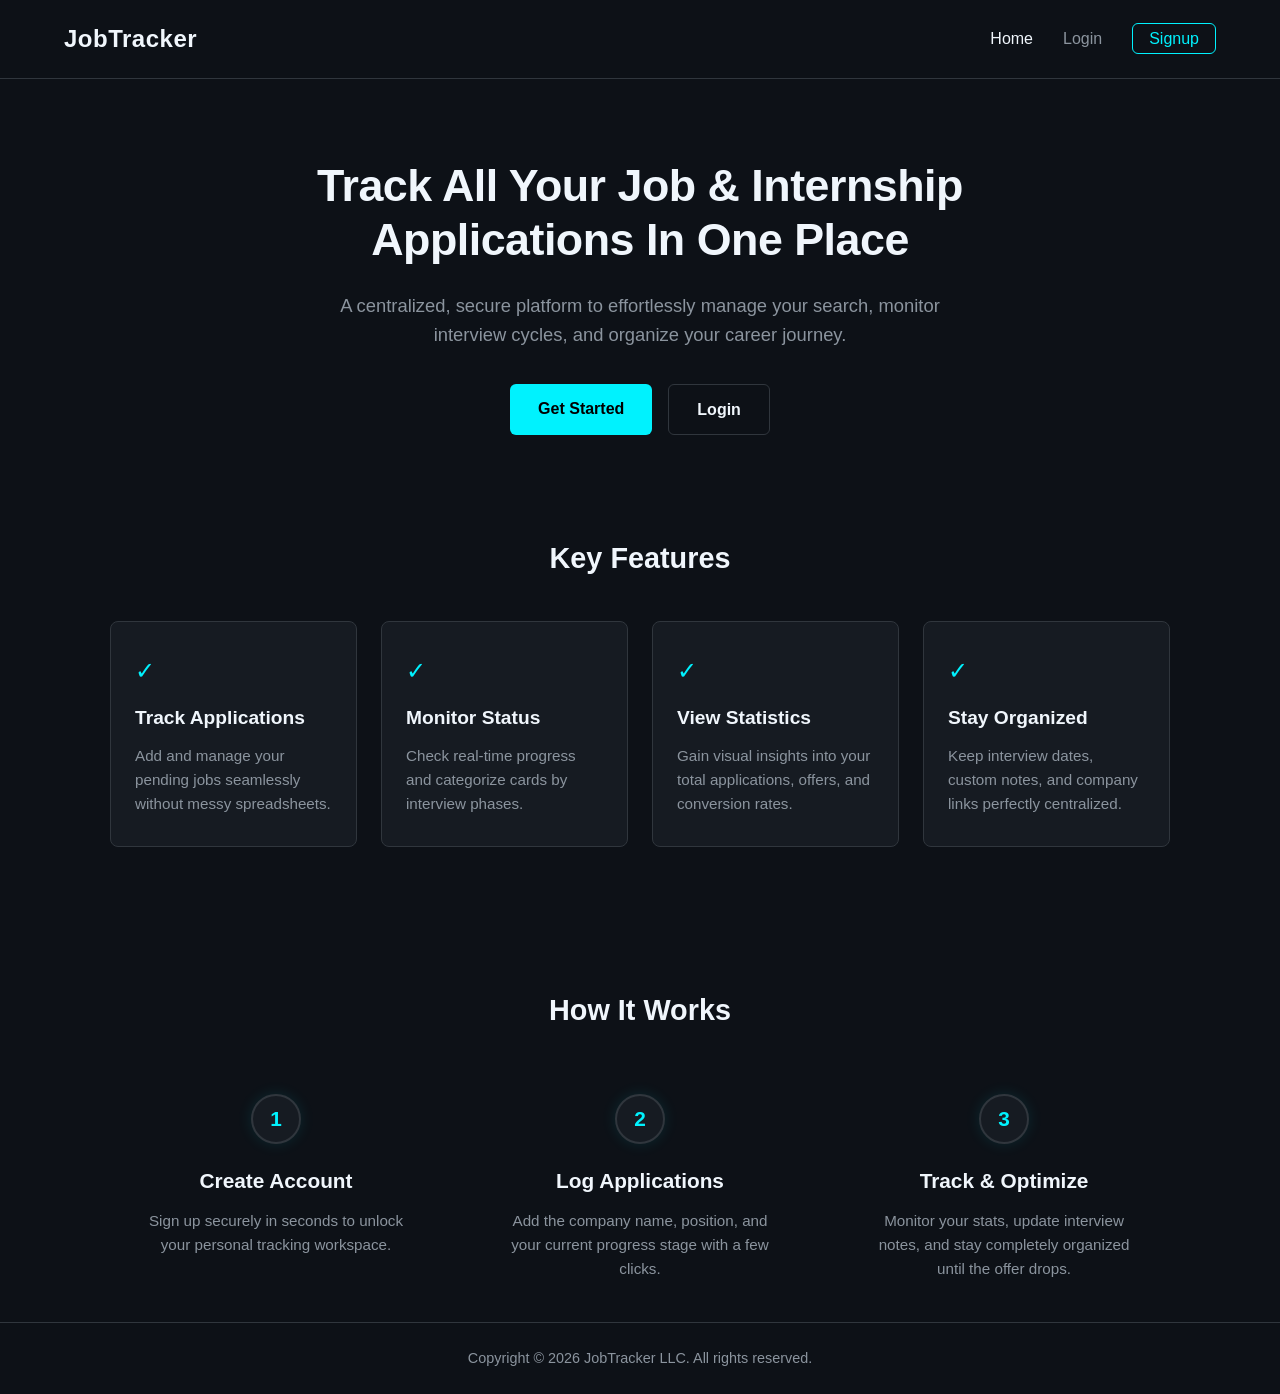
==== index.html @ 48a3ed08 "Initial commit - Basic Structure" ====
<!DOCTYPE html>
<html lang="en">
<head>
    <meta charset="UTF-8">
    <meta name="viewport" content="width=device-width, initial-scale=1.0">
    <title>JobTracker - Track Your Applications</title>
    <link rel="stylesheet" href="style.css">
</head>
<body>

    <header class="navbar">
        <div class="logo">
            <h2>JobTracker</h2>
        </div>
        <nav>
            <ul class="nav-links">
                <li><a href="#" class="active">Home</a></li>
                <li><a href="auth.html#login">Login</a></li>
                <li><a href="auth.html#signup" class="btn-signup-nav">Signup</a></li>
            </ul>
        </nav>
    </header>

    <main>
        <section class="hero-section">
            <h1 class="hero-title">Track All Your Job & Internship Applications In One Place</h1>
            <p class="hero-subtitle">A centralized, secure platform to effortlessly manage your search, monitor interview cycles, and organize your career journey.</p>
            <div class="hero-buttons">
                <a href="auth.html#signup" class="btn btn-primary">Get Started</a>
                <a href="auth.html#login" class="btn btn-secondary">Login</a>
            </div>
        </section>

        <section class="features-section">
            <h2 class="section-title">Key Features</h2>
            <div class="features-grid">
                <div class="feature-card">
                    <div class="feature-icon">✓</div>
                    <h3>Track Applications</h3>
                    <p>Add and manage your pending jobs seamlessly without messy spreadsheets.</p>
                </div>
                <div class="feature-card">
                    <div class="feature-icon">✓</div>
                    <h3>Monitor Status</h3>
                    <p>Check real-time progress and categorize cards by interview phases.</p>
                </div>
                <div class="feature-card">
                    <div class="feature-icon">✓</div>
                    <h3>View Statistics</h3>
                    <p>Gain visual insights into your total applications, offers, and conversion rates.</p>
                </div>
                <div class="feature-card">
                    <div class="feature-icon">✓</div>
                    <h3>Stay Organized</h3>
                    <p>Keep interview dates, custom notes, and company links perfectly centralized.</p>
                </div>
            </div>
        </section>
        
        <section class="how-it-works">
            <h2 class="section-title">How It Works</h2>
            <div class="steps-grid">
                <div class="step-card">
                    <div class="step-number">1</div>
                    <h3>Create Account</h3>
                    <p>Sign up securely in seconds to unlock your personal tracking workspace.</p>
                </div>
                <div class="step-card">
                    <div class="step-number">2</div>
                    <h3>Log Applications</h3>
                    <p>Add the company name, position, and your current progress stage with a few clicks.</p>
                </div>
                <div class="step-card">
                    <div class="step-number">3</div>
                    <h3>Track & Optimize</h3>
                    <p>Monitor your stats, update interview notes, and stay completely organized until the offer drops.</p>
                </div>
            </div>
        </section>
    </main>

    <footer class="footer">
        <p>Copyright © 2026 JobTracker LLC. All rights reserved.</p>
    </footer>

</body>
</html>
---- style.css ----
/* ==========================================================================
   01. GLOBAL RESET & DESIGN THEME VARIABLES
   ========================================================================== */
* {
    margin: 0;
    padding: 0;
    box-sizing: border-box;
    font-family: 'Segoe UI', Tahoma, Geneva, Verdana, sans-serif;
}

:root {
    --bg-color: #0d1117;        /* Premium deep dark slate */
    --card-bg: #161b22;         /* Slightly lighter container background */
    --text-main: #f0f6fc;       /* Highly readable off-white */
    --text-muted: #8b949e;      /* Muted gray for secondary descriptions */
    --accent-color: #00f2fe;    /* High-energy cyan highlight */
    --accent-hover: #00c6ff;    /* Darker shade for hovering actions */
    --border-color: #30363d;    /* Subtle separation lines */
}

body {
    background-color: var(--bg-color);
    color: var(--text-main);
    line-height: 1.6;
    min-height: 100vh;
    display: flex;
    flex-direction: column;
}


/* ==========================================================================
   02. REUSABLE COMPONENTS / UTILITIES (Buttons, etc.)
   ========================================================================== */
.btn {
    text-decoration: none;
    font-weight: 600;
    padding: 12px 28px;
    border-radius: 6px;
    transition: all 0.2s ease;
}

.btn-primary {
    background-color: var(--accent-color);
    color: #000;
}

.btn-primary:hover {
    background-color: var(--accent-hover);
    transform: translateY(-1px);
}

.btn-secondary {
    background-color: transparent;
    color: var(--text-main);
    border: 1px solid var(--border-color);
}

.btn-secondary:hover {
    background-color: var(--card-bg);
    border-color: var(--text-muted);
}


/* ==========================================================================
   03. LANDING PAGE STYLES (index.html)
   ========================================================================== */

/* Header Navbar Layout */
.navbar {
    display: flex;
    justify-content: space-between;
    align-items: center;
    padding: 20px 5%;
    border-bottom: 1px solid var(--border-color);
}

.logo h2 {
    color: var(--text-main);
    font-weight: 700;
    letter-spacing: 0.5px;
}

.nav-links {
    list-style: none;
    display: flex;
    align-items: center;
    gap: 30px;
}

.nav-links a {
    text-decoration: none;
    color: var(--text-muted);
    font-weight: 500;
    transition: color 0.3s ease;
}

.nav-links a:hover, 
.nav-links a.active {
    color: var(--text-main);
}

.nav-links .btn-signup-nav {
    color: var(--accent-color);
    border: 1px solid var(--accent-color);
    padding: 6px 16px;
    border-radius: 6px;
}

.nav-links .btn-signup-nav:hover {
    background-color: var(--accent-color);
    color: #000;
}

/* Main Layout Positioning */
main {
    flex: 1; /* Pushes footer down if page content is short */
    display: flex;
    flex-direction: column;
    align-items: center;
}

/* Hero Section */
.hero-section {
    max-width: 850px;
    text-align: center;
    padding: 80px 20px 60px 20px;
    display: flex;
    flex-direction: column;
    align-items: center;
    gap: 24px;
}

.hero-title {
    font-size: 2.8rem;
    font-weight: 800;
    letter-spacing: -0.5px;
    line-height: 1.2;
}

.hero-subtitle {
    font-size: 1.15rem;
    color: var(--text-muted);
    max-width: 650px;
}

.hero-buttons {
    display: flex;
    gap: 16px;
    margin-top: 10px;
}

/* Features Block */
.features-section {
    width: 100%;
    max-width: 1100px;
    padding: 40px 20px 80px 20px;
}

.section-title {
    text-align: center;
    font-size: 1.8rem;
    margin-bottom: 40px;
    font-weight: 700;
}

.features-grid {
    display: grid;
    grid-template-columns: repeat(auto-fit, minmax(230px, 1fr));
    gap: 24px;
}

.feature-card {
    background-color: var(--card-bg);
    border: 1px solid var(--border-color);
    padding: 30px 24px;
    border-radius: 8px;
    transition: transform 0.3s ease, border-color 0.3s ease;
}

.feature-card:hover {
    transform: translateY(-4px);
    border-color: var(--accent-color);
}

.feature-icon {
    color: var(--accent-color);
    font-size: 1.5rem;
    margin-bottom: 12px;
}

.feature-card h3 {
    font-size: 1.2rem;
    margin-bottom: 10px;
    font-weight: 600;
}

.feature-card p {
    color: var(--text-muted);
    font-size: 0.95rem;
}

/* How It Works Section Layout */
.how-it-works {
    width: 100%;
    max-width: 1100px;
    padding: 60px 20px 20px 20px;
    text-align: center;
}

.steps-grid {
    display: grid;
    grid-template-columns: repeat(auto-fit, minmax(280px, 1fr));
    gap: 32px;
    margin-top: 20px;
}

.step-card {
    display: flex;
    flex-direction: column;
    align-items: center;
    padding: 20px;
}

.step-number {
    background-color: var(--card-bg);
    color: var(--accent-color);
    border: 2px solid var(--border-color);
    width: 50px;
    height: 50px;
    border-radius: 50%;
    display: flex;
    justify-content: center;
    align-items: center;
    font-size: 1.3rem;
    font-weight: 700;
    margin-bottom: 20px;
    box-shadow: 0 0 15px rgba(0, 242, 254, 0.1);
}

.step-card h3 {
    font-size: 1.3rem;
    margin-bottom: 12px;
    font-weight: 600;
}

.step-card p {
    color: var(--text-muted);
    font-size: 0.95rem;
    max-width: 280px;
}


/* ==========================================================================
   04. AUTHENTICATION PAGES STYLES (auth.html)
   ========================================================================== */
/* Add your centered card, form inputs, and tab design styles directly here */


/* Target the specific body variant to center the card */
.auth-page {
    justify-content: center;
    align-items: center;
    padding: 20px;
}

.auth-card {
    background-color: var(--card-bg);
    border: 1px solid var(--border-color);
    width: 100%;
    max-width: 420px;
    padding: 40px 32px;
    border-radius: 12px;
    box-shadow: 0 8px 32px rgba(0, 0, 0, 0.4);
    display: flex;
    flex-direction: column;
    gap: 24px;
}

.auth-header {
    text-align: center;
}

.auth-header h2 {
    font-size: 1.8rem;
    font-weight: 700;
    letter-spacing: 0.5px;
}

/* Tab Switcher Styling */
.auth-tabs {
    display: flex;
    background-color: var(--bg-color);
    padding: 4px;
    border-radius: 8px;
    border: 1px solid var(--border-color);
}

.tab-btn {
    flex: 1;
    background: transparent;
    border: none;
    color: var(--text-muted);
    padding: 10px;
    font-weight: 600;
    cursor: pointer;
    border-radius: 6px;
    transition: all 0.2s ease;
}

.tab-btn.active {
    background-color: var(--card-bg);
    color: var(--text-main);
    box-shadow: 0 2px 8px rgba(0,0,0,0.2);
}

/* Form Styles */
.auth-form {
    display: flex;
    flex-direction: column;
    gap: 20px;
}

.input-group {
    display: flex;
    flex-direction: column;
    gap: 8px;
}

.input-group label {
    font-size: 0.85rem;
    font-weight: 600;
    color: var(--text-muted);
    letter-spacing: 0.3px;
}

.input-group input {
    background-color: var(--bg-color);
    border: 1px solid var(--border-color);
    color: var(--text-main);
    padding: 12px 16px;
    border-radius: 6px;
    font-size: 0.95rem;
    transition: border-color 0.2s ease;
}

.input-group input:focus {
    outline: none;
    border-color: var(--accent-color);
}

/* Utility full-width button button adjustment */
.btn-block {
    width: 100%;
    text-align: center;
    border: none;
    cursor: pointer;
}

.auth-switch-text {
    text-align: center;
    font-size: 0.9rem;
    color: var(--text-muted);
    margin-top: 4px;
}

.auth-switch-text .link-span {
    color: var(--accent-color);
    cursor: pointer;
    font-weight: 600;
}

.auth-switch-text .link-span:hover {
    text-decoration: underline;
}

/* Helper Class to Toggle Display */
.hidden {
    display: none !important;
}

/* Adjust layout behavior for footer on auth screen */
.auth-footer {
    position: absolute;
    bottom: 0;
    width: 100%;
    border-top: none;
    background: transparent;
}

/* ==========================================================================
   05. DASHBOARD WORKSPACE STYLES (dashboard.html)
   ========================================================================== */
/* Future placeholder for sidebar, analytics panels, and app cards */


/* Page layout to lock sidebar on left and expand content window on right */
.dashboard-page {
    flex-direction: row; /* Overrides the global column default */
    min-height: 100vh;
    overflow-x: hidden;
}

/* Sidebar Navigation Drawer */
.sidebar {
    width: 260px;
    background-color: var(--card-bg);
    border-right: 1px solid var(--border-color);
    display: flex;
    flex-direction: column;
    padding: 30px 20px;
    position: fixed; /* Keeps sidebar sticky on scroll */
    top: 0;
    bottom: 0;
    left: 0;
    z-index: 100;
}

.sidebar-brand h2 {
    font-size: 1.5rem;
    color: var(--text-main);
    margin-bottom: 40px;
    padding-left: 10px;
}

.sidebar-menu {
    flex: 1;
}

.sidebar-menu ul {
    display: flex;
    flex-direction: column; /* Overrides navbar layout */
    gap: 12px;
    list-style: none;
}

.sidebar-link {
    display: block;
    text-decoration: none;
    color: var(--text-muted);
    padding: 12px 16px;
    border-radius: 8px;
    font-weight: 600;
    transition: all 0.2s ease;
}

.sidebar-link:hover {
    background-color: var(--bg-color);
    color: var(--text-main);
}

.sidebar-link.active {
    background-color: var(--bg-color);
    color: var(--accent-color);
    border-left: 3px solid var(--accent-color);
    border-radius: 0 8px 8px 0;
}

.logout-btn:hover {
    color: #ff4a4a;
    background-color: rgba(255, 74, 74, 0.1);
}

/* Main Dashboard Workspace Content Window */
.dashboard-main {
    flex: 1;
    margin-left: 260px; /* Accounts for fixed sidebar width */
    padding: 40px;
    background-color: var(--bg-color);
    display: flex;
    flex-direction: column;
    gap: 32px;
}

.dashboard-header h1 {
    font-size: 2rem;
    font-weight: 700;
}

.date-text {
    color: var(--text-muted);
    font-size: 0.95rem;
}

/* Horizontal Analytics Metrics Panel */
.stats-container {
    display: grid;
    grid-template-columns: repeat(auto-fit, minmax(200px, 1fr));
    gap: 20px;
    width: 100%;
}

.stat-card {
    background-color: var(--card-bg);
    border: 1px solid var(--border-color);
    padding: 24px;
    border-radius: 10px;
    display: flex;
    flex-direction: column;
    gap: 8px;
}

.stat-title {
    font-size: 0.85rem;
    font-weight: 600;
    color: var(--text-muted);
    text-transform: uppercase;
    letter-spacing: 0.5px;
}

.stat-value {
    font-size: 2.2rem;
    font-weight: 700;
}

/* Contextual color alerts for status indicators */
.text-interview { color: #ff9f43; }
.text-offered { color: #28c76f; }
.text-rejected { color: #ea5455; }

.status-interview-border { border-left: 4px solid #ff9f43; }
.status-offered-border { border-left: 4px solid #28c76f; }
.status-rejected-border { border-left: 4px solid #ea5455; }

/* Filter and Utilities Search Row */
.filter-utility-bar {
    display: flex;
    justify-content: space-between;
    gap: 20px;
    width: 100%;
}

.search-box {
    flex: 1;
    max-width: 400px;
}

.search-box input {
    width: 100%;
    background-color: var(--card-bg);
    border: 1px solid var(--border-color);
    color: var(--text-main);
    padding: 12px 16px;
    border-radius: 8px;
    font-size: 0.95rem;
}

.search-box input:focus, .filter-box select:focus {
    outline: none;
    border-color: var(--accent-color);
}

.filter-box select {
    background-color: var(--card-bg);
    border: 1px solid var(--border-color);
    color: var(--text-main);
    padding: 12px 20px;
    border-radius: 8px;
    font-size: 0.95rem;
    cursor: pointer;
}

/* Card-Based Multi-Column Grid Layout for Job Listings */
.cards-grid {
    display: grid;
    grid-template-columns: repeat(auto-fill, minmax(300px, 1fr));
    gap: 24px;
    width: 100%;
}

.job-card {
    background-color: var(--card-bg);
    border: 1px solid var(--border-color);
    border-radius: 12px;
    padding: 24px;
    display: flex;
    flex-direction: column;
    gap: 16px;
    position: relative;
    transition: transform 0.2s ease, border-color 0.2s ease;
}

.job-card:hover {
    transform: translateY(-2px);
    border-color: var(--border-color);
}

.card-header {
    display: flex;
    justify-content: space-between;
    align-items: flex-start;
}

.card-header h3 {
    font-size: 1.3rem;
    font-weight: 700;
}

.role-title {
    font-size: 0.95rem;
    color: var(--text-muted);
}

/* Color Coded Pill Status Labels */
.badge {
    font-size: 0.75rem;
    font-weight: 700;
    padding: 4px 12px;
    border-radius: 20px;
    text-transform: uppercase;
}

.badge-applied { background-color: rgba(0, 242, 254, 0.15); color: var(--accent-color); }
.badge-interview { background-color: rgba(255, 159, 67, 0.15); color: #ff9f43; }
.badge-offered { background-color: rgba(40, 199, 111, 0.15); color: #28c76f; }
.badge-rejected { background-color: rgba(234, 84, 85, 0.15); color: #ea5455; }

.card-date {
    font-size: 0.8rem;
    color: var(--text-muted);
}

.card-notes {
    font-size: 0.9rem;
    color: #b4b9be;
    line-height: 1.5;
    flex: 1; /* Pushes utility links to card bottom if note description is short */
}

/* Action Controls Layout */
.card-actions {
    display: flex;
    justify-content: flex-end;
    gap: 16px;
    border-top: 1px solid var(--border-color);
    padding-top: 14px;
    margin-top: 4px;
}

.card-actions a {
    text-decoration: none;
    font-size: 0.85rem;
    font-weight: 600;
    transition: color 0.2s ease;
}

.action-edit { color: var(--text-muted); }
.action-edit:hover { color: var(--accent-color); }

.action-delete { color: var(--text-muted); }
.action-delete:hover { color: #ff4a4a; }

/* Responsive Grid Adaptation for Mobile viewports */
@media (max-width: 992px) {
    .sidebar {
        width: 70px;
        padding: 30px 10px;
    }
    .sidebar-brand h2, .sidebar-link span {
        display: none; /* Collapses text strings down to pure icons if using them */
    }
    .dashboard-main {
        margin-left: 70px;
        padding: 24px;
    }
}

@media (max-width: 576px) {
    .dashboard-page {
        flex-direction: column;
    }
    .sidebar {
        position: static;
        width: 100%;
        height: auto;
        padding: 16px;
    }
    .dashboard-main {
        margin-left: 0;
        padding: 16px;
    }
    .filter-utility-bar {
        flex-direction: column;
    }
    .search-box {
        max-width: 100%;
    }
}

/* ==========================================================================
   05B. APPLICATION FORM STYLES (form.html)
   ========================================================================== */

/* Center the form card directly in the center of the viewport window */
.form-page {
    justify-content: center;
    align-items: center;
    padding: 40px 20px;
}

.form-container {
    background-color: var(--card-bg);
    border: 1px solid var(--border-color);
    width: 100%;
    max-width: 650px;
    padding: 40px;
    border-radius: 12px;
    box-shadow: 0 8px 32px rgba(0, 0, 0, 0.4);
    display: flex;
    flex-direction: column;
    gap: 28px;
}

.form-header h2 {
    font-size: 1.6rem;
    font-weight: 700;
    margin-bottom: 4px;
}

.form-header p {
    color: var(--text-muted);
    font-size: 0.95rem;
}

.app-form {
    display: flex;
    flex-direction: column;
    gap: 20px;
}

/* Side-by-side multi-column form inputs wrapper */
.form-row {
    display: flex;
    gap: 20px;
    width: 100%;
}

.form-row .input-group {
    flex: 1;
}

/* Custom adjustment styling for dropdown selectors and dates */
.form-select, .app-form input[type="date"] {
    width: 100%;
    background-color: var(--bg-color);
    border: 1px solid var(--border-color);
    color: var(--text-main);
    padding: 12px 16px;
    border-radius: 8px;
    font-size: 0.95rem;
    cursor: pointer;
}

.app-form textarea {
    width: 100%;
    background-color: var(--bg-color);
    border: 1px solid var(--border-color);
    color: var(--text-main);
    padding: 14px 16px;
    border-radius: 8px;
    font-size: 0.95rem;
    resize: vertical;
    font-family: inherit;
}

.app-form textarea:focus, .form-select:focus {
    outline: none;
    border-color: var(--accent-color);
}

.optional-text {
    font-size: 0.8rem;
    color: var(--text-muted);
    font-weight: normal;
    margin-left: 4px;
}

/* Lower actions placement alignment */
.form-actions {
    display: flex;
    justify-content: flex-end;
    gap: 16px;
    margin-top: 12px;
    border-top: 1px solid var(--border-color);
    padding-top: 24px;
}

.form-actions .btn {
    border: none;
    cursor: pointer;
}

/* Adaptive column layout adjustments for mobile form viewports */
@media (max-width: 576px) {
    .form-container {
        padding: 24px;
    }
    .form-row {
        flex-direction: column;
        gap: 20px;
    }
}
/* ==========================================================================
   WORKSPACE SETTINGS STYLES
   ========================================================================== */

/* Layout configuration for settings forms wrapper */
.settings-grid-layout {
    display: flex;
    flex-direction: column;
    gap: 24px;
    width: 100%;
    max-width: 800px;
    margin-top: 8px;
}

/* Individual setting panel card blocks */
.settings-card {
    background-color: var(--card-bg);
    border: 1px solid var(--border-color);
    border-radius: 12px;
    padding: 28px;
    display: flex;
    flex-direction: column;
    gap: 12px;
}

.settings-card h3 {
    font-size: 1.25rem;
    font-weight: 700;
    margin: 0;
}

.settings-desc {
    color: var(--text-muted);
    font-size: 0.9rem;
    margin: 0 0 8px 0;
}

/* Vertical layout configuration for input groups */
.settings-form {
    display: flex;
    flex-direction: column;
    gap: 16px;
}

/* Profiles edit fields custom wrapper styles */
.settings-form .input-group {
    display: flex;
    flex-direction: column;
    gap: 8px;
}

.settings-form .input-group label {
    font-size: 0.85rem;
    font-weight: 600;
    color: var(--text-muted);
}

.settings-form .input-group input {
    width: 100%;
    background-color: var(--bg-color);
    border: 1px solid var(--border-color);
    color: var(--text-main);
    padding: 12px 16px;
    border-radius: 8px;
    font-size: 0.95rem;
}

.settings-form .input-group input:focus {
    outline: none;
    border-color: var(--accent-color);
}

/* Inline row adjustments for drop-down selections */
.settings-row {
    display: flex;
    justify-content: space-between;
    align-items: center;
    gap: 20px;
}

.settings-row h4 {
    margin: 0;
    font-size: 1rem;
    font-weight: 600;
}

.settings-subtext {
    color: var(--text-muted);
    font-size: 0.82rem;
    margin: 4px 0 0 0;
}

/* Selection Menus Custom Appearance */
.settings-select {
    background-color: var(--bg-color);
    border: 1px solid var(--border-color);
    color: var(--text-main);
    padding: 10px 16px;
    border-radius: 6px;
    font-size: 0.9rem;
    cursor: pointer;
    min-width: 180px;
}

.settings-select:focus {
    outline: none;
    border-color: var(--accent-color);
}

/* Custom border highlight parameter for safety fields */
.panel-danger-zone {
    border-color: rgba(234, 84, 85, 0.2);
}

/* UI view-switching visibility control helper */
.class-hidden {
    display: none !important;
}

/* ==========================================================================
   06. GLOBAL FOOTER STYLES
   ========================================================================== */
.footer {
    text-align: center;
    padding: 24px;
    border-top: 1px solid var(--border-color);
    color: var(--text-muted);
    font-size: 0.9rem;
}


/* ==========================================================================
   07. GLOBAL MEDIA QUERIES (Responsive Design)
   ========================================================================== */
@media (max-width: 768px) {
    .hero-title {
        font-size: 2.2rem;
    }
    .navbar {
        padding: 20px;
    }
    .nav-links {
        gap: 15px;
    }
}
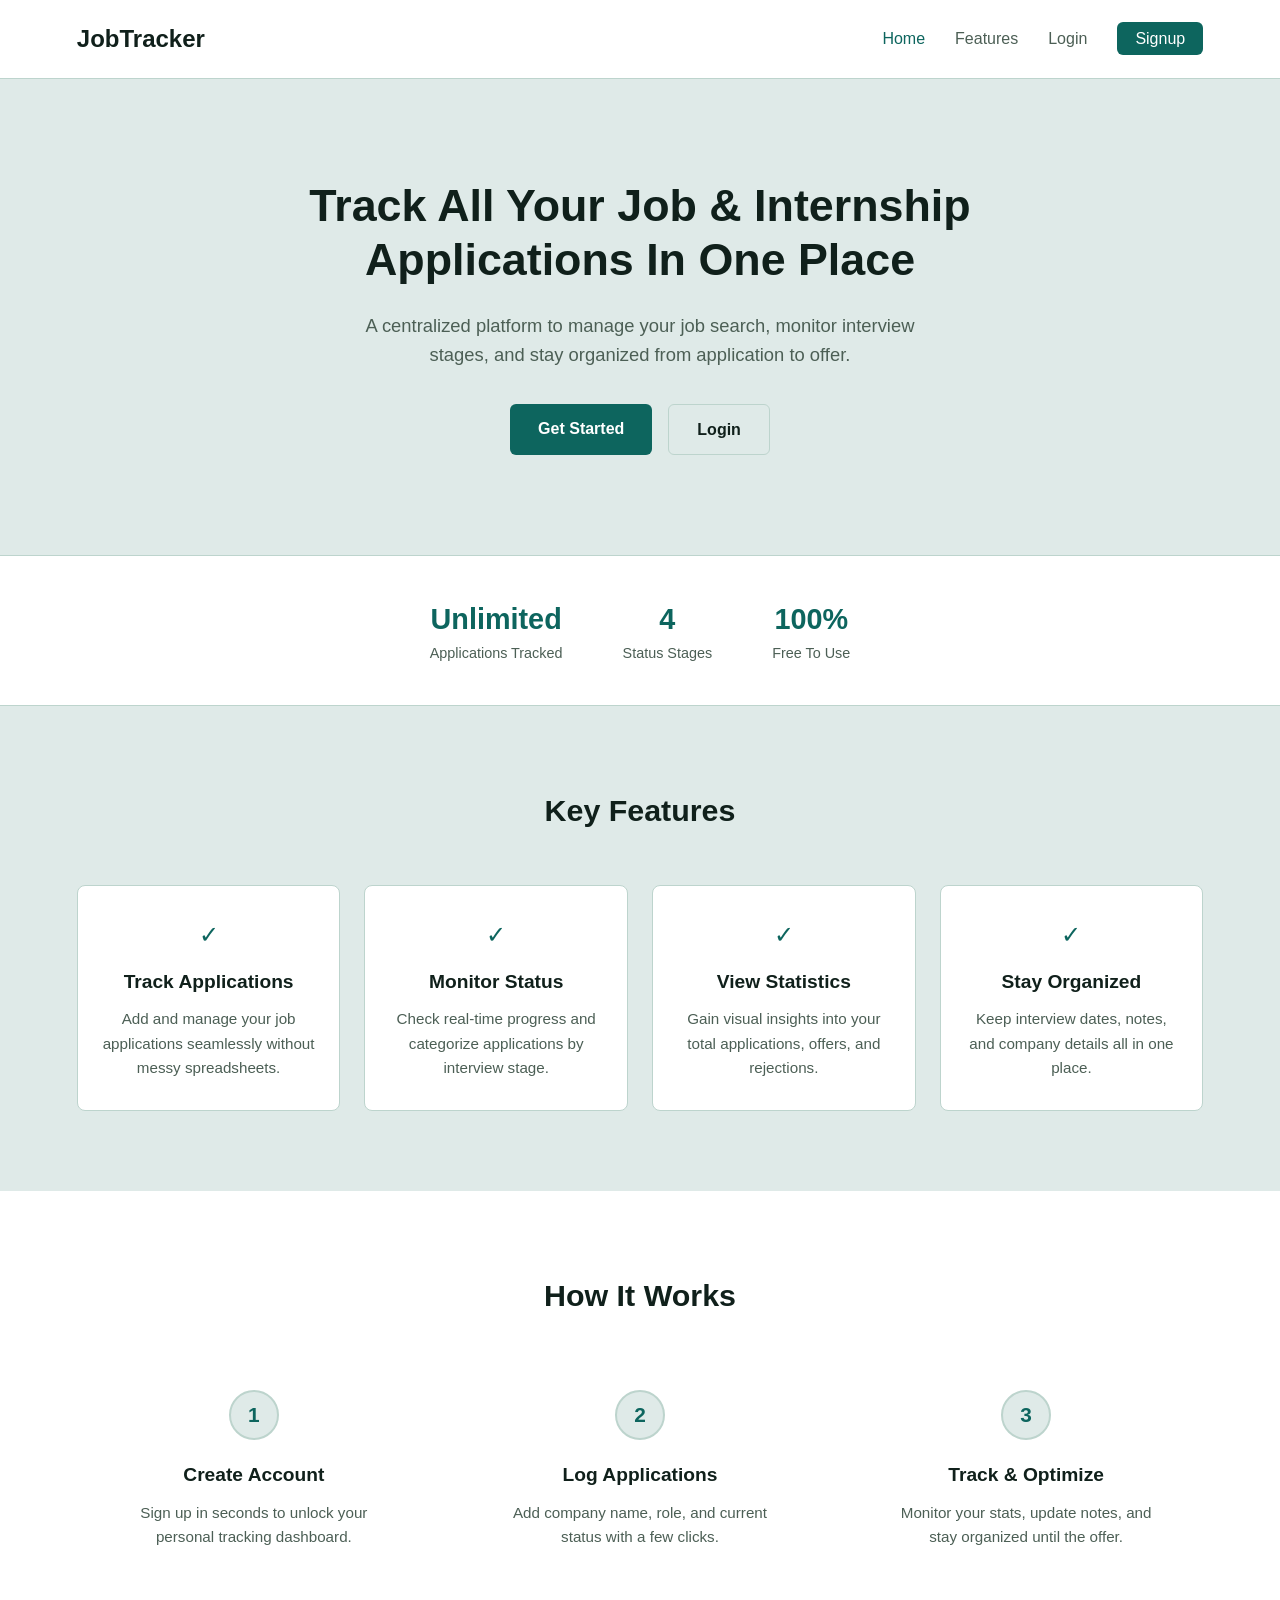
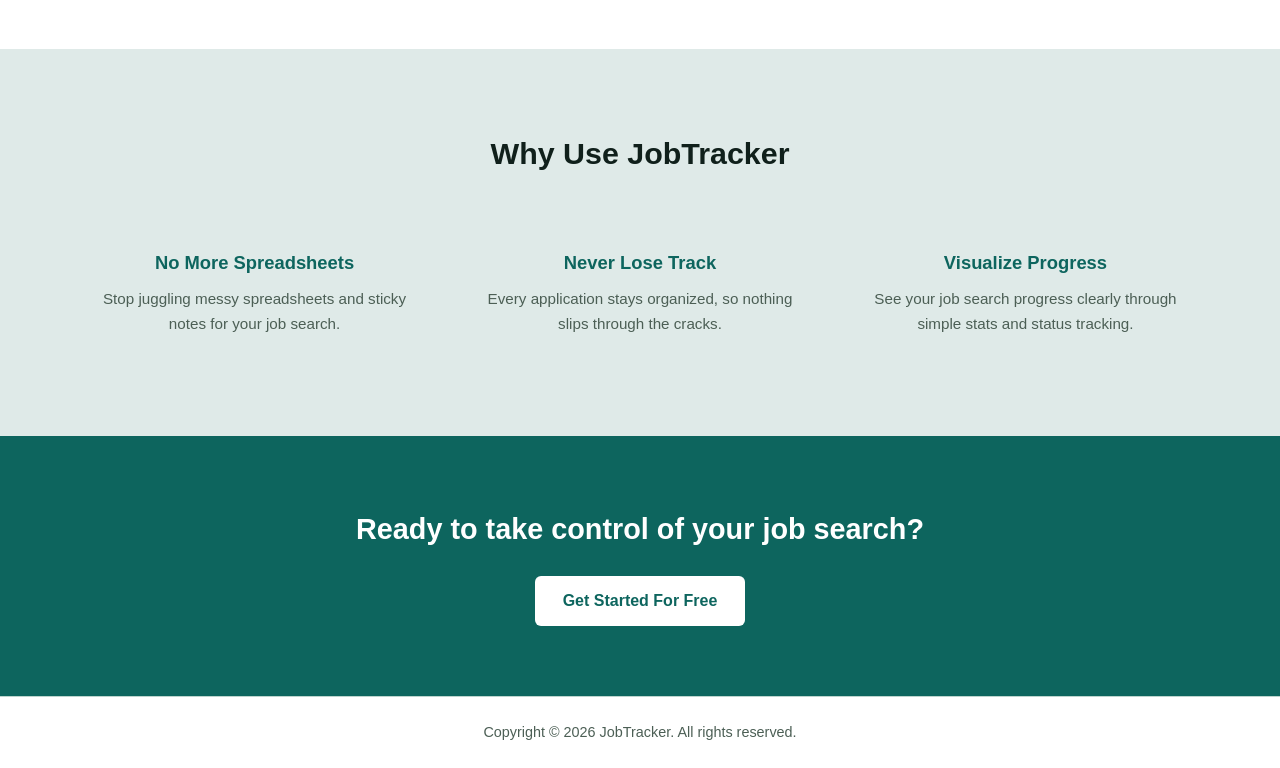
==== commit b7060ca9: "Before fixing error display" ====
--- a/index.html
+++ b/index.html
@@ -4,84 +4,137 @@
     <meta charset="UTF-8">
     <meta name="viewport" content="width=device-width, initial-scale=1.0">
     <title>JobTracker - Track Your Applications</title>
+    <script>
+    if (localStorage.getItem('theme') === 'dark') {
+        document.documentElement.setAttribute('data-theme', 'dark');
+    }
+</script>
     <link rel="stylesheet" href="style.css">
 </head>
 <body>
 
+    <!-- ===================== NAVBAR ===================== -->
     <header class="navbar">
         <div class="logo">
             <h2>JobTracker</h2>
         </div>
         <nav>
             <ul class="nav-links">
-                <li><a href="#" class="active">Home</a></li>
+                <li><a href="index.html" class="active">Home</a></li>
+                <li><a href="#features">Features</a></li>
                 <li><a href="auth.html#login">Login</a></li>
                 <li><a href="auth.html#signup" class="btn-signup-nav">Signup</a></li>
             </ul>
         </nav>
     </header>
 
-    <main>
-        <section class="hero-section">
+    <!-- ===================== HERO SECTION ===================== -->
+    <section class="hero-section" id="home">
+        <div class="hero-content">
             <h1 class="hero-title">Track All Your Job & Internship Applications In One Place</h1>
-            <p class="hero-subtitle">A centralized, secure platform to effortlessly manage your search, monitor interview cycles, and organize your career journey.</p>
+            <p class="hero-subtitle">A centralized platform to manage your job search, monitor interview stages, and stay organized from application to offer.</p>
             <div class="hero-buttons">
                 <a href="auth.html#signup" class="btn btn-primary">Get Started</a>
                 <a href="auth.html#login" class="btn btn-secondary">Login</a>
             </div>
-        </section>
+        </div>
+    </section>
 
-        <section class="features-section">
-            <h2 class="section-title">Key Features</h2>
-            <div class="features-grid">
-                <div class="feature-card">
-                    <div class="feature-icon">✓</div>
-                    <h3>Track Applications</h3>
-                    <p>Add and manage your pending jobs seamlessly without messy spreadsheets.</p>
-                </div>
-                <div class="feature-card">
-                    <div class="feature-icon">✓</div>
-                    <h3>Monitor Status</h3>
-                    <p>Check real-time progress and categorize cards by interview phases.</p>
-                </div>
-                <div class="feature-card">
-                    <div class="feature-icon">✓</div>
-                    <h3>View Statistics</h3>
-                    <p>Gain visual insights into your total applications, offers, and conversion rates.</p>
-                </div>
-                <div class="feature-card">
-                    <div class="feature-icon">✓</div>
-                    <h3>Stay Organized</h3>
-                    <p>Keep interview dates, custom notes, and company links perfectly centralized.</p>
-                </div>
+    <!-- ===================== STATS / TRUST STRIP ===================== -->
+    <section class="stats-strip">
+        <div class="stats-strip-item">
+            <h3>Unlimited</h3>
+            <p>Applications Tracked</p>
+        </div>
+        <div class="stats-strip-item">
+            <h3>4</h3>
+            <p>Status Stages</p>
+        </div>
+        <div class="stats-strip-item">
+            <h3>100%</h3>
+            <p>Free To Use</p>
+        </div>
+    </section>
+
+    <!-- ===================== FEATURES SECTION ===================== -->
+    <section class="features-section" id="features">
+        <h2 class="section-title">Key Features</h2>
+        <div class="features-grid">
+            <div class="feature-card">
+                <div class="feature-icon">✓</div>
+                <h3>Track Applications</h3>
+                <p>Add and manage your job applications seamlessly without messy spreadsheets.</p>
             </div>
-        </section>
-        
-        <section class="how-it-works">
-            <h2 class="section-title">How It Works</h2>
-            <div class="steps-grid">
-                <div class="step-card">
-                    <div class="step-number">1</div>
-                    <h3>Create Account</h3>
-                    <p>Sign up securely in seconds to unlock your personal tracking workspace.</p>
-                </div>
-                <div class="step-card">
-                    <div class="step-number">2</div>
-                    <h3>Log Applications</h3>
-                    <p>Add the company name, position, and your current progress stage with a few clicks.</p>
-                </div>
-                <div class="step-card">
-                    <div class="step-number">3</div>
-                    <h3>Track & Optimize</h3>
-                    <p>Monitor your stats, update interview notes, and stay completely organized until the offer drops.</p>
-                </div>
+            <div class="feature-card">
+                <div class="feature-icon">✓</div>
+                <h3>Monitor Status</h3>
+                <p>Check real-time progress and categorize applications by interview stage.</p>
             </div>
-        </section>
-    </main>
+            <div class="feature-card">
+                <div class="feature-icon">✓</div>
+                <h3>View Statistics</h3>
+                <p>Gain visual insights into your total applications, offers, and rejections.</p>
+            </div>
+            <div class="feature-card">
+                <div class="feature-icon">✓</div>
+                <h3>Stay Organized</h3>
+                <p>Keep interview dates, notes, and company details all in one place.</p>
+            </div>
+        </div>
+    </section>
 
+    <!-- ===================== HOW IT WORKS SECTION ===================== -->
+    <section class="how-it-works">
+        <h2 class="section-title">How It Works</h2>
+        <div class="steps-grid">
+            <div class="step-card">
+                <div class="step-number">1</div>
+                <h3>Create Account</h3>
+                <p>Sign up in seconds to unlock your personal tracking dashboard.</p>
+            </div>
+            <div class="step-card">
+                <div class="step-number">2</div>
+                <h3>Log Applications</h3>
+                <p>Add company name, role, and current status with a few clicks.</p>
+            </div>
+            <div class="step-card">
+                <div class="step-number">3</div>
+                <h3>Track & Optimize</h3>
+                <p>Monitor your stats, update notes, and stay organized until the offer.</p>
+            </div>
+        </div>
+    </section>
+
+    <!-- ===================== WHY USE THIS SECTION ===================== -->
+    <section class="why-section">
+        <h2 class="section-title">Why Use JobTracker</h2>
+        <div class="why-grid">
+            <div class="why-card">
+                <h3>No More Spreadsheets</h3>
+                <p>Stop juggling messy spreadsheets and sticky notes for your job search.</p>
+            </div>
+            <div class="why-card">
+                <h3>Never Lose Track</h3>
+                <p>Every application stays organized, so nothing slips through the cracks.</p>
+            </div>
+            <div class="why-card">
+                <h3>Visualize Progress</h3>
+                <p>See your job search progress clearly through simple stats and status tracking.</p>
+            </div>
+        </div>
+    </section>
+
+    <!-- ===================== CTA BANNER SECTION ===================== -->
+    <section class="cta-banner">
+        <h2>Ready to take control of your job search?</h2>
+        <a href="auth.html#signup" class="btn btn-primary">Get Started For Free</a>
+    </section>
+
+    <!-- ===================== FOOTER ===================== -->
     <footer class="footer">
-        <p>Copyright © 2026 JobTracker LLC. All rights reserved.</p>
+        <p>Copyright © 2026 JobTracker. All rights reserved.</p>
     </footer>
 
+    <script src="script.js"></script>
 </body>
 </html>
--- a/style.css
+++ b/style.css
@@ -1,5 +1,5 @@
 /* ==========================================================================
-   01. GLOBAL RESET & DESIGN THEME VARIABLES
+   01. GLOBAL RESET & THEME VARIABLES
    ========================================================================== */
 * {
     margin: 0;
@@ -9,30 +9,36 @@
 }
 
 :root {
-    --bg-color: #0d1117;        /* Premium deep dark slate */
-    --card-bg: #161b22;         /* Slightly lighter container background */
-    --text-main: #f0f6fc;       /* Highly readable off-white */
-    --text-muted: #8b949e;      /* Muted gray for secondary descriptions */
-    --accent-color: #00f2fe;    /* High-energy cyan highlight */
-    --accent-hover: #00c6ff;    /* Darker shade for hovering actions */
-    --border-color: #30363d;    /* Subtle separation lines */
+    --bg-color: #dfeae8;
+    --card-bg: #ffffff;
+    --text-main: #10201b;
+    --text-muted: #4c5f55;
+    --accent-color: #0d655e;
+    --accent-hover: #0a4f49;
+    --border-color: #bdd4cd;
 }
 
 body {
     background-color: var(--bg-color);
     color: var(--text-main);
     line-height: 1.6;
-    min-height: 100vh;
-    display: flex;
-    flex-direction: column;
+    scroll-behavior: smooth;
+}
+
+a {
+    text-decoration: none;
+}
+
+ul {
+    list-style: none;
 }
 
 
 /* ==========================================================================
-   02. REUSABLE COMPONENTS / UTILITIES (Buttons, etc.)
+   02. REUSABLE BUTTON COMPONENTS
    ========================================================================== */
 .btn {
-    text-decoration: none;
+    display: inline-block;
     font-weight: 600;
     padding: 12px 28px;
     border-radius: 6px;
@@ -41,7 +47,7 @@
 
 .btn-primary {
     background-color: var(--accent-color);
-    color: #000;
+    color: #fff;
 }
 
 .btn-primary:hover {
@@ -62,68 +68,67 @@
 
 
 /* ==========================================================================
-   03. LANDING PAGE STYLES (index.html)
+   03. NAVBAR
    ========================================================================== */
-
-/* Header Navbar Layout */
 .navbar {
     display: flex;
     justify-content: space-between;
     align-items: center;
-    padding: 20px 5%;
+    padding: 20px 6%;
+    background-color: var(--card-bg);
     border-bottom: 1px solid var(--border-color);
+    position: sticky;
+    top: 0;
+    z-index: 100;
 }
 
 .logo h2 {
     color: var(--text-main);
     font-weight: 700;
-    letter-spacing: 0.5px;
 }
 
 .nav-links {
-    list-style: none;
     display: flex;
     align-items: center;
     gap: 30px;
 }
 
 .nav-links a {
-    text-decoration: none;
     color: var(--text-muted);
     font-weight: 500;
     transition: color 0.3s ease;
 }
 
-.nav-links a:hover, 
+.nav-links a:hover,
 .nav-links a.active {
-    color: var(--text-main);
+    color: var(--accent-color);
 }
 
 .nav-links .btn-signup-nav {
-    color: var(--accent-color);
-    border: 1px solid var(--accent-color);
-    padding: 6px 16px;
+    color: #fff;
+    background-color: var(--accent-color);
+    padding: 8px 18px;
     border-radius: 6px;
 }
 
 .nav-links .btn-signup-nav:hover {
-    background-color: var(--accent-color);
-    color: #000;
-}
-
-/* Main Layout Positioning */
-main {
-    flex: 1; /* Pushes footer down if page content is short */
-    display: flex;
-    flex-direction: column;
-    align-items: center;
-}
-
-/* Hero Section */
+    background-color: var(--accent-hover);
+}
+
+
+/* ==========================================================================
+   04. HERO SECTION
+   ========================================================================== */
 .hero-section {
-    max-width: 850px;
+    display: flex;
+    justify-content: center;
+    align-items: center;
     text-align: center;
-    padding: 80px 20px 60px 20px;
+    padding: 100px 20px;
+}
+
+.hero-content {
+    max-width: 750px;
     display: flex;
     flex-direction: column;
     align-items: center;
@@ -133,14 +138,13 @@
 .hero-title {
     font-size: 2.8rem;
     font-weight: 800;
-    letter-spacing: -0.5px;
     line-height: 1.2;
 }
 
 .hero-subtitle {
     font-size: 1.15rem;
     color: var(--text-muted);
-    max-width: 650px;
+    max-width: 600px;
 }
 
 .hero-buttons {
@@ -149,18 +153,49 @@
     margin-top: 10px;
 }
 
-/* Features Block */
+
+/* ==========================================================================
+   05. STATS / TRUST STRIP
+   ========================================================================== */
+.stats-strip {
+    display: flex;
+    justify-content: center;
+    gap: 60px;
+    flex-wrap: wrap;
+    padding: 40px 20px;
+    background-color: var(--card-bg);
+    border-top: 1px solid var(--border-color);
+    border-bottom: 1px solid var(--border-color);
+}
+
+.stats-strip-item {
+    text-align: center;
+}
+
+.stats-strip-item h3 {
+    font-size: 1.8rem;
+    color: var(--accent-color);
+    font-weight: 700;
+}
+
+.stats-strip-item p {
+    color: var(--text-muted);
+    font-size: 0.9rem;
+}
+
+
+/* ==========================================================================
+   06. FEATURES SECTION
+   ========================================================================== */
 .features-section {
-    width: 100%;
-    max-width: 1100px;
-    padding: 40px 20px 80px 20px;
+    padding: 80px 6%;
 }
 
 .section-title {
     text-align: center;
-    font-size: 1.8rem;
-    margin-bottom: 40px;
+    font-size: 1.9rem;
     font-weight: 700;
+    margin-bottom: 50px;
 }
 
 .features-grid {
@@ -174,12 +209,13 @@
     border: 1px solid var(--border-color);
     padding: 30px 24px;
     border-radius: 8px;
-    transition: transform 0.3s ease, border-color 0.3s ease;
+    text-align: center;
+    transition: transform 0.3s ease, box-shadow 0.3s ease;
 }
 
 .feature-card:hover {
     transform: translateY(-4px);
-    border-color: var(--accent-color);
+    box-shadow: 0 4px 16px rgba(0, 0, 0, 0.06);
 }
 
 .feature-icon {
@@ -199,17 +235,19 @@
     font-size: 0.95rem;
 }
 
-/* How It Works Section Layout */
+
+/* ==========================================================================
+   07. HOW IT WORKS SECTION
+   ========================================================================== */
 .how-it-works {
-    width: 100%;
-    max-width: 1100px;
-    padding: 60px 20px 20px 20px;
+    padding: 80px 6%;
     text-align: center;
+    background-color: var(--card-bg);
 }
 
 .steps-grid {
     display: grid;
-    grid-template-columns: repeat(auto-fit, minmax(280px, 1fr));
+    grid-template-columns: repeat(auto-fit, minmax(260px, 1fr));
     gap: 32px;
     margin-top: 20px;
 }
@@ -222,7 +260,7 @@
 }
 
 .step-number {
-    background-color: var(--card-bg);
+    background-color: var(--bg-color);
     color: var(--accent-color);
     border: 2px solid var(--border-color);
     width: 50px;
@@ -234,12 +272,11 @@
     font-size: 1.3rem;
     font-weight: 700;
     margin-bottom: 20px;
-    box-shadow: 0 0 15px rgba(0, 242, 254, 0.1);
 }
 
 .step-card h3 {
-    font-size: 1.3rem;
-    margin-bottom: 12px;
+    font-size: 1.2rem;
+    margin-bottom: 10px;
     font-weight: 600;
 }
 
@@ -251,104 +288,261 @@
 
 
 /* ==========================================================================
-   04. AUTHENTICATION PAGES STYLES (auth.html)
+   08. WHY USE THIS SECTION
    ========================================================================== */
-/* Add your centered card, form inputs, and tab design styles directly here */
-
-
-/* Target the specific body variant to center the card */
-.auth-page {
-    justify-content: center;
-    align-items: center;
+.why-section {
+    padding: 80px 6%;
+    text-align: center;
+}
+
+.why-grid {
+    display: grid;
+    grid-template-columns: repeat(auto-fit, minmax(250px, 1fr));
+    gap: 30px;
+    margin-top: 20px;
+}
+
+.why-card {
     padding: 20px;
 }
 
-.auth-card {
-    background-color: var(--card-bg);
-    border: 1px solid var(--border-color);
-    width: 100%;
-    max-width: 420px;
-    padding: 40px 32px;
-    border-radius: 12px;
-    box-shadow: 0 8px 32px rgba(0, 0, 0, 0.4);
+.why-card h3 {
+    font-size: 1.15rem;
+    font-weight: 600;
+    margin-bottom: 10px;
+    color: var(--accent-color);
+}
+
+.why-card p {
+    color: var(--text-muted);
+    font-size: 0.95rem;
+}
+
+
+/* ==========================================================================
+   09. CTA BANNER SECTION
+   ========================================================================== */
+.cta-banner {
+    background-color: var(--accent-color);
+    color: #fff;
+    text-align: center;
+    padding: 70px 20px;
     display: flex;
     flex-direction: column;
+    align-items: center;
     gap: 24px;
 }
 
-.auth-header {
-    text-align: center;
-}
-
-.auth-header h2 {
+.cta-banner h2 {
     font-size: 1.8rem;
     font-weight: 700;
-    letter-spacing: 0.5px;
-}
-
-/* Tab Switcher Styling */
-.auth-tabs {
-    display: flex;
+    max-width: 600px;
+}
+
+.cta-banner .btn-primary {
+    background-color: #fff;
+    color: var(--accent-color);
+}
+
+.cta-banner .btn-primary:hover {
     background-color: var(--bg-color);
-    padding: 4px;
-    border-radius: 8px;
-    border: 1px solid var(--border-color);
-}
-
-.tab-btn {
-    flex: 1;
-    background: transparent;
-    border: none;
-    color: var(--text-muted);
-    padding: 10px;
-    font-weight: 600;
-    cursor: pointer;
-    border-radius: 6px;
-    transition: all 0.2s ease;
-}
-
-.tab-btn.active {
+}
+
+
+/* ==========================================================================
+   10. FOOTER
+   ========================================================================== */
+.footer {
+    text-align: center;
+    padding: 24px;
     background-color: var(--card-bg);
-    color: var(--text-main);
-    box-shadow: 0 2px 8px rgba(0,0,0,0.2);
-}
-
-/* Form Styles */
+    border-top: 1px solid var(--border-color);
+    color: var(--text-muted);
+    font-size: 0.9rem;
+}
+
+
+/* ==========================================================================
+   11. RESPONSIVE MEDIA QUERIES
+   ========================================================================== */
+@media (max-width: 768px) {
+    .hero-title {
+        font-size: 2.1rem;
+    }
+
+    .navbar {
+        padding: 16px 5%;
+        flex-direction: row;
+    }
+
+    .nav-links {
+        gap: 14px;
+    }
+
+    .stats-strip {
+        gap: 30px;
+    }
+}
+
+@media (max-width: 480px) {
+    .nav-links {
+        gap: 10px;
+        font-size: 0.85rem;
+    }
+
+    .hero-section {
+        padding: 70px 16px;
+    }
+
+    .cta-banner h2 {
+        font-size: 1.4rem;
+    }
+}
+
+
+/* ==========================================================================
+   12. AUTHENTICATION PAGE STYLES (auth.html)
+   ========================================================================== */
+
+/* Page wrapper - centers the auth card on screen */
+.auth-page {
+    display: flex;
+    justify-content: center;
+    align-items: center;
+    min-height: 100vh;
+    padding: 20px;
+}
+
+/* Main auth card - single panel, fixed height so it doesn't jump between forms */
+.auth-card {
+    width: 100%;
+    max-width: 440px;
+    min-height: 560px;
+    background-color: var(--card-bg);
+    border-radius: 16px;
+    box-shadow: 0 10px 40px rgba(0, 0, 0, 0.08);
+    padding: 50px 40px;
+    display: flex;
+    flex-direction: column;
+    justify-content: center;
+}
+
+/* Logo at top of card */
+.auth-logo {
+    text-align: center;
+    margin-bottom: 30px;
+}
+
+.auth-logo h2 {
+    color: var(--accent-color);
+    font-weight: 700;
+}
+
+/* Form title + subtitle */
+.auth-form-title {
+    font-size: 1.6rem;
+    font-weight: 700;
+    margin-bottom: 6px;
+    text-align: center;
+}
+
+.auth-form-subtitle {
+    font-size: 0.9rem;
+    color: var(--text-muted);
+    text-align: center;
+    margin-bottom: 28px;
+}
+
+/* Form layout */
 .auth-form {
     display: flex;
     flex-direction: column;
     gap: 20px;
 }
 
-.input-group {
-    display: flex;
-    flex-direction: column;
-    gap: 8px;
-}
-
-.input-group label {
-    font-size: 0.85rem;
-    font-weight: 600;
-    color: var(--text-muted);
-    letter-spacing: 0.3px;
-}
-
-.input-group input {
+.auth-form.hidden {
+    display: none;
+}
+
+/* ---------------- FLOATING LABEL INPUTS ---------------- */
+.input-group.floating {
+    position: relative;
+}
+
+.input-group.floating input {
+    width: 100%;
     background-color: var(--bg-color);
     border: 1px solid var(--border-color);
     color: var(--text-main);
-    padding: 12px 16px;
-    border-radius: 6px;
+    padding: 16px 14px 10px 14px;
+    border-radius: 8px;
     font-size: 0.95rem;
-    transition: border-color 0.2s ease;
-}
-
-.input-group input:focus {
+}
+
+.input-group.floating input:focus {
     outline: none;
     border-color: var(--accent-color);
 }
 
-/* Utility full-width button button adjustment */
+.input-group.floating label {
+    position: absolute;
+    left: 14px;
+    top: 14px;
+    font-size: 0.95rem;
+    color: var(--text-muted);
+    pointer-events: none;
+    transition: all 0.15s ease;
+    background-color: var(--bg-color);
+    padding: 0 4px;
+    border-radius: 4px;
+}
+
+/* Float the label up when input is focused or already filled */
+.input-group.floating input:focus + label,
+.input-group.floating input:not(:placeholder-shown) + label {
+    top: -8px;
+    left: 10px;
+    font-size: 0.75rem;
+    color: var(--accent-color);
+}
+
+/* Password field needs extra right padding for the eye icon */
+.password-wrapper input {
+    padding-right: 40px;
+}
+
+/* Eye icon - hidden by default, only shown once user types something */
+.toggle-password {
+    position: absolute;
+    right: 12px;
+    top: 14px;
+    cursor: pointer;
+    font-size: 0.95rem;
+    color: var(--text-muted);
+    user-select: none;
+    opacity: 0;
+    visibility: hidden;
+    transition: opacity 0.15s ease;
+}
+
+.toggle-password.visible {
+    opacity: 1;
+    visibility: visible;
+}
+
+/* Forgot password link */
+.forgot-password-link {
+    align-self: flex-end;
+    font-size: 0.85rem;
+    color: var(--accent-color);
+    margin-top: -8px;
+}
+
+.forgot-password-link:hover {
+    text-decoration: underline;
+}
+
+/* Full-width button utility (used in auth forms) */
 .btn-block {
     width: 100%;
     text-align: center;
@@ -356,6 +550,7 @@
     cursor: pointer;
 }
 
+/* Switch link text at bottom of forms */
 .auth-switch-text {
     text-align: center;
     font-size: 0.9rem;
@@ -363,175 +558,318 @@
     margin-top: 4px;
 }
 
-.auth-switch-text .link-span {
-    color: var(--accent-color);
+.link-span {
+    color: var(--accent-color);
+    font-weight: 600;
     cursor: pointer;
-    font-weight: 600;
-}
-
-.auth-switch-text .link-span:hover {
+}
+
+.link-span:hover {
     text-decoration: underline;
 }
 
-/* Helper Class to Toggle Display */
+/* ---------------- RESPONSIVE ---------------- */
+@media (max-width: 480px) {
+    .auth-card {
+        padding: 40px 24px;
+        min-height: 0;
+    }
+}
+
+
+
+/* ==========================================================================
+   13. DASHBOARD PAGE STYLES (dashboard.html)
+   ========================================================================== */
+
+/* ---------------- 13.1 PAGE LAYOUT ---------------- */
+.dashboard-page {
+    display: flex;
+    min-height: 100vh;
+}
+
 .hidden {
     display: none !important;
 }
 
-/* Adjust layout behavior for footer on auth screen */
-.auth-footer {
-    position: absolute;
-    bottom: 0;
-    width: 100%;
-    border-top: none;
-    background: transparent;
-}
-
-/* ==========================================================================
-   05. DASHBOARD WORKSPACE STYLES (dashboard.html)
-   ========================================================================== */
-/* Future placeholder for sidebar, analytics panels, and app cards */
-
-
-/* Page layout to lock sidebar on left and expand content window on right */
-.dashboard-page {
-    flex-direction: row; /* Overrides the global column default */
-    min-height: 100vh;
-    overflow-x: hidden;
-}
-
-/* Sidebar Navigation Drawer */
+
+/* ---------------- 13.2 SIDEBAR ---------------- */
 .sidebar {
     width: 260px;
     background-color: var(--card-bg);
     border-right: 1px solid var(--border-color);
     display: flex;
     flex-direction: column;
-    padding: 30px 20px;
-    position: fixed; /* Keeps sidebar sticky on scroll */
+    padding: 24px 16px;
+    position: fixed;
     top: 0;
     bottom: 0;
     left: 0;
     z-index: 100;
+    transition: width 0.2s ease;
+}
+
+/* Top row: collapse button + logo */
+.sidebar-top {
+    display: flex;
+    align-items: center;
+    gap: 14px;
+    margin-bottom: 24px;
+    padding: 0 6px;
+}
+
+.collapse-btn {
+    background: transparent;
+    border: none;
+    font-size: 1.1rem;
+    color: var(--text-muted);
+    cursor: pointer;
+    flex-shrink: 0;
+}
+
+.collapse-btn:hover {
+    color: var(--accent-color);
 }
 
 .sidebar-brand h2 {
-    font-size: 1.5rem;
+    font-size: 1.3rem;
+    color: var(--accent-color);
+    font-weight: 700;
+    white-space: nowrap;
+}
+
+/* User profile block */
+.sidebar-profile {
+    display: flex;
+    align-items: center;
+    gap: 12px;
+    padding: 14px 6px;
+    margin-bottom: 20px;
+    border-bottom: 1px solid var(--border-color);
+}
+
+.sidebar-avatar {
+    width: 42px;
+    height: 42px;
+    border-radius: 50%;
+    flex-shrink: 0;
+    object-fit: cover;
+}
+
+.sidebar-profile-info {
+    overflow: hidden;
+    white-space: nowrap;
+}
+
+.sidebar-username {
+    font-size: 0.9rem;
+    font-weight: 600;
     color: var(--text-main);
-    margin-bottom: 40px;
-    padding-left: 10px;
-}
-
+}
+
+.sidebar-useremail {
+    font-size: 0.78rem;
+    color: var(--text-muted);
+}
+
+/* Navigation links */
 .sidebar-menu {
     flex: 1;
 }
 
 .sidebar-menu ul {
     display: flex;
-    flex-direction: column; /* Overrides navbar layout */
-    gap: 12px;
+    flex-direction: column;
+    gap: 6px;
     list-style: none;
 }
 
 .sidebar-link {
-    display: block;
+    display: flex;
+    align-items: center;
+    gap: 14px;
     text-decoration: none;
     color: var(--text-muted);
-    padding: 12px 16px;
+    padding: 12px 10px;
     border-radius: 8px;
     font-weight: 600;
+    font-size: 0.92rem;
+    white-space: nowrap;
     transition: all 0.2s ease;
+}
+
+.sidebar-link i {
+    font-size: 1rem;
+    width: 20px;
+    text-align: center;
+    flex-shrink: 0;
 }
 
 .sidebar-link:hover {
     background-color: var(--bg-color);
-    color: var(--text-main);
+    color: var(--accent-color);
 }
 
 .sidebar-link.active {
     background-color: var(--bg-color);
     color: var(--accent-color);
-    border-left: 3px solid var(--accent-color);
-    border-radius: 0 8px 8px 0;
-}
-
-.logout-btn:hover {
-    color: #ff4a4a;
-    background-color: rgba(255, 74, 74, 0.1);
-}
-
-/* Main Dashboard Workspace Content Window */
+}
+
+.sidebar-bottom {
+    border-top: 1px solid var(--border-color);
+    padding-top: 12px;
+}
+
+.logout-link:hover {
+    color: #ea5455;
+    background-color: rgba(234, 84, 85, 0.08);
+}
+
+/* ---------------- 13.2.1 SIDEBAR COLLAPSED STATE ---------------- */
+.sidebar.collapsed {
+    width: 78px;
+}
+
+.sidebar.collapsed .sidebar-brand,
+.sidebar.collapsed .sidebar-profile-info,
+.sidebar.collapsed .sidebar-link span {
+    display: none;
+}
+
+.sidebar.collapsed .sidebar-profile {
+    justify-content: center;
+}
+
+.sidebar.collapsed .sidebar-link {
+    justify-content: center;
+}
+
+/* Push main content when sidebar is collapsed */
+.sidebar.collapsed ~ .dashboard-main {
+    margin-left: 78px;
+}
+
+
+/* ---------------- 13.3 MAIN CONTENT AREA ---------------- */
 .dashboard-main {
     flex: 1;
-    margin-left: 260px; /* Accounts for fixed sidebar width */
-    padding: 40px;
-    background-color: var(--bg-color);
+    margin-left: 260px;
+    padding: 36px 40px;
     display: flex;
     flex-direction: column;
-    gap: 32px;
+    transition: margin-left 0.2s ease;
 }
 
 .dashboard-header h1 {
-    font-size: 2rem;
+    font-size: 1.8rem;
     font-weight: 700;
 }
 
 .date-text {
     color: var(--text-muted);
-    font-size: 0.95rem;
-}
-
-/* Horizontal Analytics Metrics Panel */
+    font-size: 0.92rem;
+    margin-top: 4px;
+}
+
+.view-section {
+    display: flex;
+    flex-direction: column;
+    gap: 28px;
+}
+
+
+/* ---------------- 13.4 STATS CARDS ---------------- */
 .stats-container {
     display: grid;
-    grid-template-columns: repeat(auto-fit, minmax(200px, 1fr));
+    grid-template-columns: repeat(auto-fit, minmax(220px, 1fr));
     gap: 20px;
-    width: 100%;
 }
 
 .stat-card {
     background-color: var(--card-bg);
     border: 1px solid var(--border-color);
-    padding: 24px;
-    border-radius: 10px;
+    border-radius: 12px;
+    padding: 20px;
+    display: flex;
+    align-items: center;
+    gap: 16px;
+    transition: transform 0.2s ease, box-shadow 0.2s ease;
+}
+
+.stat-card:hover {
+    transform: translateY(-3px);
+    box-shadow: 0 6px 18px rgba(0, 0, 0, 0.06);
+}
+
+.stat-icon-badge {
+    width: 50px;
+    height: 50px;
+    border-radius: 12px;
+    display: flex;
+    align-items: center;
+    justify-content: center;
+    font-size: 1.2rem;
+    flex-shrink: 0;
+}
+
+.badge-total {
+    background-color: rgba(15, 118, 110, 0.12);
+    color: var(--accent-color);
+}
+
+.badge-interview {
+    background-color: rgba(255, 159, 67, 0.15);
+    color: #ff9f43;
+}
+
+.badge-offered {
+    background-color: rgba(40, 199, 111, 0.15);
+    color: #28c76f;
+}
+
+.badge-rejected {
+    background-color: rgba(234, 84, 85, 0.15);
+    color: #ea5455;
+}
+
+.stat-info {
     display: flex;
     flex-direction: column;
-    gap: 8px;
+    gap: 2px;
+}
+
+.stat-value {
+    font-size: 1.6rem;
+    font-weight: 700;
 }
 
 .stat-title {
-    font-size: 0.85rem;
+    font-size: 0.82rem;
+    color: var(--text-muted);
     font-weight: 600;
-    color: var(--text-muted);
-    text-transform: uppercase;
-    letter-spacing: 0.5px;
-}
-
-.stat-value {
-    font-size: 2.2rem;
-    font-weight: 700;
-}
-
-/* Contextual color alerts for status indicators */
-.text-interview { color: #ff9f43; }
-.text-offered { color: #28c76f; }
-.text-rejected { color: #ea5455; }
-
-.status-interview-border { border-left: 4px solid #ff9f43; }
-.status-offered-border { border-left: 4px solid #28c76f; }
-.status-rejected-border { border-left: 4px solid #ea5455; }
-
-/* Filter and Utilities Search Row */
+}
+
+
+/* ---------------- 13.5 SEARCH & FILTER BAR ---------------- */
 .filter-utility-bar {
     display: flex;
     justify-content: space-between;
     gap: 20px;
-    width: 100%;
 }
 
 .search-box {
     flex: 1;
-    max-width: 400px;
+    max-width: 380px;
+    position: relative;
+}
+
+.search-icon {
+    position: absolute;
+    left: 14px;
+    top: 50%;
+    transform: translateY(-50%);
+    color: var(--text-muted);
+    font-size: 0.9rem;
 }
 
 .search-box input {
@@ -539,50 +877,80 @@
     background-color: var(--card-bg);
     border: 1px solid var(--border-color);
     color: var(--text-main);
-    padding: 12px 16px;
+    padding: 11px 14px 11px 38px;
     border-radius: 8px;
-    font-size: 0.95rem;
-}
-
-.search-box input:focus, .filter-box select:focus {
-    outline: none;
-    border-color: var(--accent-color);
+    font-size: 0.92rem;
+}
+
+.filter-box {
+    position: relative;
+}
+
+.filter-icon {
+    position: absolute;
+    left: 14px;
+    top: 50%;
+    transform: translateY(-50%);
+    color: var(--text-muted);
+    font-size: 0.85rem;
+    pointer-events: none;
 }
 
 .filter-box select {
     background-color: var(--card-bg);
     border: 1px solid var(--border-color);
     color: var(--text-main);
-    padding: 12px 20px;
+    padding: 11px 16px 11px 36px;
     border-radius: 8px;
-    font-size: 0.95rem;
+    font-size: 0.92rem;
     cursor: pointer;
 }
 
-/* Card-Based Multi-Column Grid Layout for Job Listings */
+.search-box input:focus,
+.filter-box select:focus {
+    outline: none;
+    border-color: var(--accent-color);
+}
+
+
+/* ---------------- 13.6 APPLICATIONS GRID & JOB CARDS ---------------- */
 .cards-grid {
     display: grid;
     grid-template-columns: repeat(auto-fill, minmax(300px, 1fr));
-    gap: 24px;
-    width: 100%;
+    gap: 22px;
 }
 
 .job-card {
     background-color: var(--card-bg);
     border: 1px solid var(--border-color);
     border-radius: 12px;
-    padding: 24px;
+    padding: 22px;
     display: flex;
     flex-direction: column;
-    gap: 16px;
+    gap: 14px;
     position: relative;
-    transition: transform 0.2s ease, border-color 0.2s ease;
+    overflow: hidden;
+    transition: transform 0.2s ease, box-shadow 0.2s ease;
 }
 
 .job-card:hover {
-    transform: translateY(-2px);
-    border-color: var(--border-color);
-}
+    transform: translateY(-3px);
+    box-shadow: 0 8px 20px rgba(0, 0, 0, 0.06);
+}
+
+/* Colored strip on the left edge of each card, matching its status */
+.card-status-strip {
+    position: absolute;
+    left: 0;
+    top: 0;
+    bottom: 0;
+    width: 4px;
+}
+
+.strip-applied { background-color: var(--accent-color); }
+.strip-interview { background-color: #ff9f43; }
+.strip-offered { background-color: #28c76f; }
+.strip-rejected { background-color: #ea5455; }
 
 .card-header {
     display: flex;
@@ -591,25 +959,27 @@
 }
 
 .card-header h3 {
-    font-size: 1.3rem;
+    font-size: 1.15rem;
     font-weight: 700;
 }
 
 .role-title {
-    font-size: 0.95rem;
-    color: var(--text-muted);
-}
-
-/* Color Coded Pill Status Labels */
+    font-size: 0.88rem;
+    color: var(--text-muted);
+    margin-top: 2px;
+}
+
+/* Status pill badges */
 .badge {
-    font-size: 0.75rem;
+    font-size: 0.7rem;
     font-weight: 700;
     padding: 4px 12px;
     border-radius: 20px;
     text-transform: uppercase;
-}
-
-.badge-applied { background-color: rgba(0, 242, 254, 0.15); color: var(--accent-color); }
+    white-space: nowrap;
+}
+
+.badge-applied { background-color: rgba(15, 118, 110, 0.12); color: var(--accent-color); }
 .badge-interview { background-color: rgba(255, 159, 67, 0.15); color: #ff9f43; }
 .badge-offered { background-color: rgba(40, 199, 111, 0.15); color: #28c76f; }
 .badge-rejected { background-color: rgba(234, 84, 85, 0.15); color: #ea5455; }
@@ -617,29 +987,37 @@
 .card-date {
     font-size: 0.8rem;
     color: var(--text-muted);
+    display: flex;
+    align-items: center;
+    gap: 6px;
 }
 
 .card-notes {
-    font-size: 0.9rem;
-    color: #b4b9be;
+    font-size: 0.88rem;
+    color: var(--text-main);
     line-height: 1.5;
-    flex: 1; /* Pushes utility links to card bottom if note description is short */
-}
-
-/* Action Controls Layout */
+    flex: 1;
+    display: -webkit-box;
+    -webkit-line-clamp: 2;
+    -webkit-box-orient: vertical;
+    overflow: hidden;
+}
+
 .card-actions {
     display: flex;
     justify-content: flex-end;
-    gap: 16px;
+    gap: 18px;
     border-top: 1px solid var(--border-color);
-    padding-top: 14px;
-    margin-top: 4px;
+    padding-top: 12px;
 }
 
 .card-actions a {
     text-decoration: none;
-    font-size: 0.85rem;
+    font-size: 0.82rem;
     font-weight: 600;
+    display: flex;
+    align-items: center;
+    gap: 6px;
     transition: color 0.2s ease;
 }
 
@@ -647,173 +1025,38 @@
 .action-edit:hover { color: var(--accent-color); }
 
 .action-delete { color: var(--text-muted); }
-.action-delete:hover { color: #ff4a4a; }
-
-/* Responsive Grid Adaptation for Mobile viewports */
-@media (max-width: 992px) {
-    .sidebar {
-        width: 70px;
-        padding: 30px 10px;
-    }
-    .sidebar-brand h2, .sidebar-link span {
-        display: none; /* Collapses text strings down to pure icons if using them */
-    }
-    .dashboard-main {
-        margin-left: 70px;
-        padding: 24px;
-    }
-}
-
-@media (max-width: 576px) {
-    .dashboard-page {
-        flex-direction: column;
-    }
-    .sidebar {
-        position: static;
-        width: 100%;
-        height: auto;
-        padding: 16px;
-    }
-    .dashboard-main {
-        margin-left: 0;
-        padding: 16px;
-    }
-    .filter-utility-bar {
-        flex-direction: column;
-    }
-    .search-box {
-        max-width: 100%;
-    }
-}
-
-/* ==========================================================================
-   05B. APPLICATION FORM STYLES (form.html)
-   ========================================================================== */
-
-/* Center the form card directly in the center of the viewport window */
-.form-page {
-    justify-content: center;
-    align-items: center;
-    padding: 40px 20px;
-}
-
-.form-container {
-    background-color: var(--card-bg);
-    border: 1px solid var(--border-color);
-    width: 100%;
-    max-width: 650px;
-    padding: 40px;
-    border-radius: 12px;
-    box-shadow: 0 8px 32px rgba(0, 0, 0, 0.4);
+.action-delete:hover { color: #ea5455; }
+
+
+/* ---------------- 13.7 EMPTY STATE ---------------- */
+.empty-state {
+    text-align: center;
+    padding: 60px 20px;
     display: flex;
     flex-direction: column;
-    gap: 28px;
-}
-
-.form-header h2 {
-    font-size: 1.6rem;
+    align-items: center;
+    gap: 12px;
+}
+
+.empty-state-icon {
+    font-size: 2.8rem;
+    color: var(--border-color);
+    margin-bottom: 8px;
+}
+
+.empty-state h3 {
+    font-size: 1.2rem;
     font-weight: 700;
-    margin-bottom: 4px;
-}
-
-.form-header p {
-    color: var(--text-muted);
-    font-size: 0.95rem;
-}
-
-.app-form {
-    display: flex;
-    flex-direction: column;
-    gap: 20px;
-}
-
-/* Side-by-side multi-column form inputs wrapper */
-.form-row {
-    display: flex;
-    gap: 20px;
-    width: 100%;
-}
-
-.form-row .input-group {
-    flex: 1;
-}
-
-/* Custom adjustment styling for dropdown selectors and dates */
-.form-select, .app-form input[type="date"] {
-    width: 100%;
-    background-color: var(--bg-color);
-    border: 1px solid var(--border-color);
-    color: var(--text-main);
-    padding: 12px 16px;
-    border-radius: 8px;
-    font-size: 0.95rem;
-    cursor: pointer;
-}
-
-.app-form textarea {
-    width: 100%;
-    background-color: var(--bg-color);
-    border: 1px solid var(--border-color);
-    color: var(--text-main);
-    padding: 14px 16px;
-    border-radius: 8px;
-    font-size: 0.95rem;
-    resize: vertical;
-    font-family: inherit;
-}
-
-.app-form textarea:focus, .form-select:focus {
-    outline: none;
-    border-color: var(--accent-color);
-}
-
-.optional-text {
-    font-size: 0.8rem;
-    color: var(--text-muted);
-    font-weight: normal;
-    margin-left: 4px;
-}
-
-/* Lower actions placement alignment */
-.form-actions {
-    display: flex;
-    justify-content: flex-end;
-    gap: 16px;
-    margin-top: 12px;
-    border-top: 1px solid var(--border-color);
-    padding-top: 24px;
-}
-
-.form-actions .btn {
-    border: none;
-    cursor: pointer;
-}
-
-/* Adaptive column layout adjustments for mobile form viewports */
-@media (max-width: 576px) {
-    .form-container {
-        padding: 24px;
-    }
-    .form-row {
-        flex-direction: column;
-        gap: 20px;
-    }
-}
-/* ==========================================================================
-   WORKSPACE SETTINGS STYLES
-   ========================================================================== */
-
-/* Layout configuration for settings forms wrapper */
-.settings-grid-layout {
-    display: flex;
-    flex-direction: column;
-    gap: 24px;
-    width: 100%;
-    max-width: 800px;
-    margin-top: 8px;
-}
-
-/* Individual setting panel card blocks */
+}
+
+.empty-state p {
+    color: var(--text-muted);
+    font-size: 0.92rem;
+    max-width: 320px;
+}
+
+
+/* ---------------- 13.8 SETTINGS VIEW ---------------- */
 .settings-card {
     background-color: var(--card-bg);
     border: 1px solid var(--border-color);
@@ -821,39 +1064,47 @@
     padding: 28px;
     display: flex;
     flex-direction: column;
-    gap: 12px;
+    gap: 18px;
+    max-width: 700px;
 }
 
 .settings-card h3 {
-    font-size: 1.25rem;
+    font-size: 1.1rem;
     font-weight: 700;
-    margin: 0;
+    display: flex;
+    align-items: center;
+    gap: 10px;
+}
+
+.settings-card h3 i {
+    color: var(--accent-color);
 }
 
 .settings-desc {
     color: var(--text-muted);
     font-size: 0.9rem;
-    margin: 0 0 8px 0;
-}
-
-/* Vertical layout configuration for input groups */
+}
+
+/* Profile picture row */
+.profile-pic-row {
+    display: flex;
+    align-items: center;
+    gap: 18px;
+}
+
+.settings-avatar {
+    width: 70px;
+    height: 70px;
+    border-radius: 50%;
+    object-fit: cover;
+    border: 2px solid var(--border-color);
+}
+
+/* Settings forms (reuses .input-group from auth styles) */
 .settings-form {
     display: flex;
     flex-direction: column;
     gap: 16px;
-}
-
-/* Profiles edit fields custom wrapper styles */
-.settings-form .input-group {
-    display: flex;
-    flex-direction: column;
-    gap: 8px;
-}
-
-.settings-form .input-group label {
-    font-size: 0.85rem;
-    font-weight: 600;
-    color: var(--text-muted);
 }
 
 .settings-form .input-group input {
@@ -861,9 +1112,9 @@
     background-color: var(--bg-color);
     border: 1px solid var(--border-color);
     color: var(--text-main);
-    padding: 12px 16px;
+    padding: 11px 14px;
     border-radius: 8px;
-    font-size: 0.95rem;
+    font-size: 0.92rem;
 }
 
 .settings-form .input-group input:focus {
@@ -871,7 +1122,21 @@
     border-color: var(--accent-color);
 }
 
-/* Inline row adjustments for drop-down selections */
+.settings-form .input-group input[readonly] {
+    background-color: var(--border-color);
+    color: var(--text-muted);
+    cursor: not-allowed;
+}
+
+.settings-form .input-group label {
+    font-size: 0.85rem;
+    font-weight: 600;
+    color: var(--text-muted);
+    margin-bottom: 6px;
+    display: block;
+}
+
+/* Settings row (used in Appearance section) */
 .settings-row {
     display: flex;
     justify-content: space-between;
@@ -880,67 +1145,377 @@
 }
 
 .settings-row h4 {
-    margin: 0;
-    font-size: 1rem;
+    font-size: 0.98rem;
     font-weight: 600;
 }
 
 .settings-subtext {
-    color: var(--text-muted);
     font-size: 0.82rem;
-    margin: 4px 0 0 0;
-}
-
-/* Selection Menus Custom Appearance */
-.settings-select {
+    color: var(--text-muted);
+    margin-top: 2px;
+}
+
+/* Danger zone panel */
+.panel-danger-zone {
+    border-color: rgba(234, 84, 85, 0.25);
+}
+
+.panel-danger-zone h3 i {
+    color: #ea5455;
+}
+
+
+/* ---------------- 13.9 EXTRA BUTTON VARIANTS ---------------- */
+.btn-sm {
+    padding: 8px 16px;
+    font-size: 0.85rem;
+    border: 1px solid var(--border-color);
+    cursor: pointer;
+}
+
+.btn-sm-block {
+    align-self: flex-start;
+    padding: 10px 22px;
+    font-size: 0.9rem;
+    border: none;
+    cursor: pointer;
+}
+
+.btn-danger {
+    background-color: rgba(234, 84, 85, 0.1);
+    color: #ea5455;
+    border: 1px solid rgba(234, 84, 85, 0.3);
+    padding: 10px 18px;
+    border-radius: 6px;
+    font-weight: 600;
+    font-size: 0.9rem;
+    cursor: pointer;
+    display: inline-flex;
+    align-items: center;
+    gap: 8px;
+}
+
+.btn-danger:hover {
+    background-color: rgba(234, 84, 85, 0.18);
+}
+
+
+/* ---------------- 13.10 THEME TOGGLE SWITCH ---------------- */
+.theme-switch {
+    position: relative;
+    display: inline-block;
+    width: 48px;
+    height: 26px;
+    flex-shrink: 0;
+}
+
+.theme-switch input {
+    opacity: 0;
+    width: 0;
+    height: 0;
+}
+
+.theme-slider {
+    position: absolute;
+    cursor: pointer;
+    top: 0;
+    left: 0;
+    right: 0;
+    bottom: 0;
+    background-color: var(--border-color);
+    border-radius: 26px;
+    transition: background-color 0.2s ease;
+}
+
+.theme-slider::before {
+    content: "";
+    position: absolute;
+    width: 20px;
+    height: 20px;
+    left: 3px;
+    bottom: 3px;
+    background-color: #fff;
+    border-radius: 50%;
+    transition: transform 0.2s ease;
+}
+
+.theme-switch input:checked + .theme-slider {
+    background-color: var(--accent-color);
+}
+
+.theme-switch input:checked + .theme-slider::before {
+    transform: translateX(22px);
+}
+
+
+/* ---------------- 13.12 MOBILE TOPBAR & DRAWER BACKDROP ---------------- */
+
+/* Hidden by default on desktop/tablet */
+.mobile-topbar {
+    display: none;
+}
+
+.sidebar-backdrop {
+    display: none;
+}
+
+
+
+/* ---------------- 13.11 RESPONSIVE ---------------- */
+@media (max-width: 992px) {
+    .sidebar {
+        width: 78px;
+    }
+    .sidebar-brand,
+    .sidebar-profile-info,
+    .sidebar-link span {
+        display: none;
+    }
+    .sidebar-profile {
+        justify-content: center;
+    }
+    .sidebar-link {
+        justify-content: center;
+    }
+    .dashboard-main {
+        margin-left: 78px;
+    }
+    .sidebar.collapsed {
+        width: 260px;
+    }
+    .sidebar.collapsed .sidebar-brand,
+    .sidebar.collapsed .sidebar-profile-info,
+    .sidebar.collapsed .sidebar-link span {
+        display: block;
+    }
+    .sidebar.collapsed .sidebar-profile,
+    .sidebar.collapsed .sidebar-link {
+        justify-content: flex-start;
+    }
+    .sidebar.collapsed ~ .dashboard-main {
+        margin-left: 260px;
+    }
+}
+
+@media (max-width: 576px) {
+
+    /* Show the mobile topbar */
+    .mobile-topbar {
+        display: flex;
+        align-items: center;
+        gap: 16px;
+        padding: 16px 20px;
+        background-color: var(--card-bg);
+        border-bottom: 1px solid var(--border-color);
+        position: sticky;
+        top: 0;
+        z-index: 50;
+    }
+
+    .mobile-menu-btn {
+        background: transparent;
+        border: none;
+        font-size: 1.2rem;
+        color: var(--text-main);
+        cursor: pointer;
+    }
+
+    .mobile-logo {
+        font-size: 1.1rem;
+        color: var(--accent-color);
+        font-weight: 700;
+    }
+
+    /* Sidebar becomes an off-canvas drawer, hidden off-screen by default */
+    .sidebar {
+        position: fixed;
+        top: 0;
+        left: 0;
+        height: 100vh;
+        width: 260px;
+        transform: translateX(-100%);
+        transition: transform 0.3s ease;
+        z-index: 200;
+    }
+
+    /* Drawer slides into view when open */
+    .sidebar.mobile-open {
+        transform: translateX(0);
+    }
+
+    /* Backdrop appears behind the drawer when open */
+    .sidebar-backdrop.active {
+        display: block;
+        position: fixed;
+        top: 0;
+        left: 0;
+        right: 0;
+        bottom: 0;
+        background-color: rgba(0, 0, 0, 0.4);
+        z-index: 150;
+    }
+
+    /* Main content takes full width, no sidebar margin needed since drawer floats above */
+    .dashboard-main {
+        margin-left: 0;
+        padding: 20px;
+    }
+
+    .filter-utility-bar {
+        flex-direction: column;
+    }
+
+    .search-box {
+        max-width: 100%;
+    }
+}
+
+
+
+
+
+/* ==========================================================================
+   14. DARK THEME OVERRIDES
+   ========================================================================== */
+
+[data-theme="dark"] {
+    --bg-color: #0e1716;
+    --card-bg: #16201f;
+    --text-main: #eaf3f1;
+    --text-muted: #84978f;
+    --accent-color: #2dd4bf;
+    --accent-hover: #22b8a5;
+    --border-color: #243430;
+}
+
+
+
+
+/* ==========================================================================
+   15. APPLICATION FORM PAGE STYLES (form.html)
+   ========================================================================== */
+
+
+/* Main form card */
+.form-card {
+    width: 100%;
+    max-width: 680px;
+    background-color: var(--card-bg);
+    border-radius: 16px;
+    box-shadow: 0 10px 40px rgba(0, 0, 0, 0.08);
+    padding: 50px 45px;
+    display: flex;
+    flex-direction: column;
+    gap: 28px;
+}
+
+/* Header */
+.form-header h2 {
+    font-size: 1.6rem;
+    font-weight: 700;
+    margin-bottom: 6px;
+}
+
+.form-header p {
+    color: var(--text-muted);
+    font-size: 0.92rem;
+}
+
+/* Form layout */
+.app-form {
+    display: flex;
+    flex-direction: column;
+    gap: 22px;
+}
+
+/* Two-column row wrapper */
+.form-row {
+    display: flex;
+    gap: 20px;
+}
+
+.form-row .input-group {
+    flex: 1;
+}
+
+/* ---------------- FLOATING LABEL SUPPORT FOR SELECT & TEXTAREA ---------------- */
+/* (Base floating label rules for <input> already exist in Section 12 and apply globally) */
+
+.input-group.floating select,
+.input-group.floating textarea {
+    width: 100%;
     background-color: var(--bg-color);
     border: 1px solid var(--border-color);
     color: var(--text-main);
-    padding: 10px 16px;
-    border-radius: 6px;
-    font-size: 0.9rem;
+    padding: 16px 14px 10px 14px;
+    border-radius: 8px;
+    font-size: 0.95rem;
     cursor: pointer;
-    min-width: 180px;
-}
-
-.settings-select:focus {
+    font-family: inherit;
+}
+
+.input-group.floating textarea {
+    cursor: text;
+    resize: vertical;
+}
+
+.input-group.floating select:focus,
+.input-group.floating textarea:focus {
     outline: none;
     border-color: var(--accent-color);
 }
 
-/* Custom border highlight parameter for safety fields */
-.panel-danger-zone {
-    border-color: rgba(234, 84, 85, 0.2);
-}
-
-/* UI view-switching visibility control helper */
-.class-hidden {
-    display: none !important;
-}
-
-/* ==========================================================================
-   06. GLOBAL FOOTER STYLES
-   ========================================================================== */
-.footer {
-    text-align: center;
-    padding: 24px;
+/* Float label up for textarea when filled (same placeholder-shown logic as input) */
+.input-group.floating textarea:focus + label,
+.input-group.floating textarea:not(:placeholder-shown) + label {
+    top: -8px;
+    left: 10px;
+    font-size: 0.75rem;
+    color: var(--accent-color);
+}
+
+/* Float label up for select when a valid option is chosen, or while focused */
+.input-group.floating select:focus + label,
+.input-group.floating select:valid + label {
+    top: -8px;
+    left: 10px;
+    font-size: 0.75rem;
+    color: var(--accent-color);
+}
+
+/* Optional text inside labels (e.g. "Salary (Optional)") */
+.optional-text {
+    font-size: 0.78rem;
+    color: var(--text-muted);
+    font-weight: normal;
+}
+
+/* ---------------- FORM ACTIONS ---------------- */
+.form-actions {
+    display: flex;
+    justify-content: flex-end;
+    gap: 16px;
+    margin-top: 8px;
     border-top: 1px solid var(--border-color);
-    color: var(--text-muted);
-    font-size: 0.9rem;
-}
-
-
-/* ==========================================================================
-   07. GLOBAL MEDIA QUERIES (Responsive Design)
-   ========================================================================== */
-@media (max-width: 768px) {
-    .hero-title {
-        font-size: 2.2rem;
-    }
-    .navbar {
-        padding: 20px;
-    }
-    .nav-links {
-        gap: 15px;
+    padding-top: 24px;
+}
+
+.form-actions .btn {
+    border: none;
+    cursor: pointer;
+    display: inline-flex;
+    align-items: center;
+    gap: 8px;
+}
+
+/* ---------------- RESPONSIVE ---------------- */
+@media (max-width: 576px) {
+    .form-card {
+        padding: 36px 26px;
+    }
+
+    .form-row {
+        flex-direction: column;
+        gap: 22px;
     }
 }
